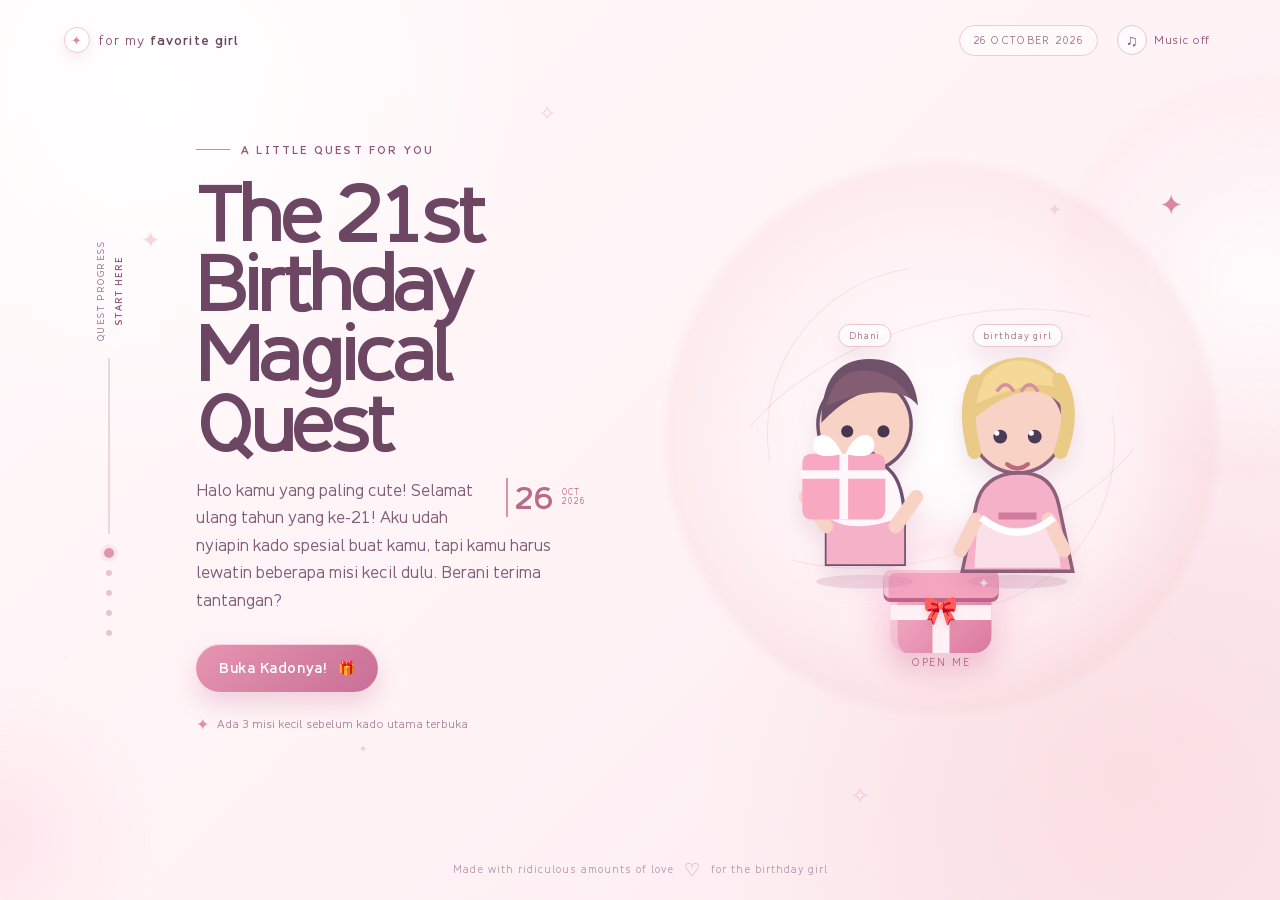
==== manus/index.html @ 22ae4785 "Connect HTML and Manus birthday games" ====
<!doctype html>
<html lang="id">
  <head>
    <meta charset="UTF-8" />
    <meta name="viewport" content="width=device-width, initial-scale=1, viewport-fit=cover" />
    <meta name="theme-color" content="#fff3f6" />
    
    
    
    <link rel="preload" href="./fonts/ManusCC0-Bold.ttf" as="font" type="font/ttf" crossorigin />
    <link rel="preload" href="./fonts/ManusCC0-Regular.ttf" as="font" type="font/ttf" crossorigin />
    <script type="module" crossorigin src="./assets/index-vSyzKlu7.js"></script>
    <link rel="stylesheet" crossorigin href="./assets/index--2pDpt91.css">
  <title>The 21st Birthday Magical Quest</title>
<link rel="icon" type="image/png" href="./share/a794ed006c311e724276ff7cb25cc368d3a1b92dec61fb9dae13f3d4a20d0c59.png">
<link rel="apple-touch-icon" href="./share/a794ed006c311e724276ff7cb25cc368d3a1b92dec61fb9dae13f3d4a20d0c59.png">
<meta name="description" content="Kejutan ulang tahun ke-21 interaktif dengan tiga misi kecil, karakter chibi, dan surat rahasia romantis.">
<meta property="og:title" content="The 21st Birthday Magical Quest">
<meta property="og:description" content="Kejutan ulang tahun ke-21 interaktif dengan tiga misi kecil, karakter chibi, dan surat rahasia romantis.">
<meta name="twitter:title" content="The 21st Birthday Magical Quest">
<meta name="twitter:description" content="Kejutan ulang tahun ke-21 interaktif dengan tiga misi kecil, karakter chibi, dan surat rahasia romantis.">
</head>
  <body>
    <div id="ui"></div>
  </body>
</html>
---- manus/assets/index--2pDpt91.css ----
@font-face{font-family:ManusCC0;src:url(../fonts/ManusCC0-Regular.ttf)format("truetype");font-weight:400;font-display:swap}@font-face{font-family:ManusCC0;src:url(../fonts/ManusCC0-Medium.ttf)format("truetype");font-weight:500;font-display:swap}@font-face{font-family:ManusCC0;src:url(../fonts/ManusCC0-Bold.ttf)format("truetype");font-weight:700;font-display:swap}:root{--pink:#ffb6c1;--pink-deep:#d7799b;--pink-dark:#8f5679;--blush:#fff1f4;--cream:#fffafc;--pearl:#fffdfd;--ink:#4a3554;--muted:#9a718c;--gold:#e9bd72;--line:#ad6a8e33;--shadow:0 28px 70px #89496b24;--display:ManusCC0,Georgia,serif;--body:ManusCC0,Georgia,serif;--safe-t:env(safe-area-inset-top,0px);--safe-b:env(safe-area-inset-bottom,0px);--safe-l:env(safe-area-inset-left,0px);--safe-r:env(safe-area-inset-right,0px)}*{box-sizing:border-box}html,body{min-height:100%;color:var(--ink);font-family:var(--body);-webkit-font-smoothing:antialiased;background:#fff6f8;margin:0}body{-webkit-user-select:none;user-select:none;-webkit-tap-highlight-color:transparent;overflow-x:hidden}button{font:inherit;color:inherit}button:focus-visible{outline-offset:4px;outline:3px solid #d9799b73}#ui{min-height:100vh}.is-hidden{display:none!important}.loading-screen{z-index:20;text-align:center;background:radial-gradient(circle at 50% 40%,#fff 0,#fff7f9 58%,#f3dce5 100%);align-content:center;place-items:center;gap:12px;transition:opacity .5s,visibility .5s;display:grid;position:fixed;inset:0}.loading-screen.is-done{opacity:0;visibility:hidden}.loading-bow{filter:drop-shadow(0 8px 12px #e9b8c8);font-size:48px;animation:2s ease-in-out infinite float}.loading-kicker{color:var(--pink-dark);letter-spacing:.22em;text-transform:uppercase;margin:0;font-size:11px}.loading-screen h1{color:var(--pink-dark);font:700 clamp(29px,7vw,62px)/.98 var(--display);letter-spacing:-.04em;margin:0}.loading-track{background:#f1dbe4;border-radius:99px;width:min(250px,64vw);height:5px;overflow:hidden}.loading-track span{background:linear-gradient(90deg,#f3a1bb,#d7799b);width:55%;height:100%;animation:1.2s ease-in-out infinite loading;display:block}.loading-status{color:var(--muted);margin:4px 0 0;font-size:12px}.quest-app{background:radial-gradient(circle at 12% 10%,#fffffff2,#0000 28%),radial-gradient(circle at 88% 86%,#f4c2c254,#0000 31%),linear-gradient(135deg,#fff9fb 0%,#fff3f6 54%,#fbe9ef 100%);min-height:100vh;transition:opacity .3s;position:relative;overflow:hidden}.quest-app.is-hidden{opacity:0}.ambient{filter:blur(2px);pointer-events:none;border-radius:50%;position:absolute}.ambient-one{background:radial-gradient(circle,#fffc,#ffd2e11a 66%,#0000 70%);width:420px;height:420px;top:70px;right:-190px}.ambient-two{background:radial-gradient(circle,#f6b7cb3d,#0000 70%);width:340px;height:340px;bottom:-110px;left:-180px}.sparkle-field{pointer-events:none;color:#e59ab4;font-size:14px;position:absolute;inset:0}.sparkle-field span{opacity:.38;animation:3.8s ease-in-out infinite twinkle;position:absolute}.sparkle-field span:first-child{font-size:23px;top:25%;left:11%}.sparkle-field span:nth-child(2){animation-delay:1s;top:72%;left:5%}.sparkle-field span:nth-child(3){font-size:22px;animation-delay:1.6s;top:11%;left:42%}.sparkle-field span:nth-child(4){font-size:18px;animation-delay:.7s;top:22%;right:17%}.sparkle-field span:nth-child(5){animation-delay:2s;top:70%;right:8%}.sparkle-field span:nth-child(6){font-size:24px;animation-delay:1.2s;bottom:10%;right:32%}.sparkle-field span:nth-child(7){font-size:12px;animation-delay:2.2s;bottom:16%;left:28%}.sparkle-field span:nth-child(8){animation-delay:2.8s;top:38%;right:45%}.topbar{z-index:2;padding:24px calc(5vw + var(--safe-l)) 10px calc(5vw + var(--safe-r));justify-content:space-between;align-items:center;gap:20px;max-width:1500px;margin:auto;display:flex;position:relative}.wordmark{color:var(--pink-dark);letter-spacing:.08em;align-items:center;gap:9px;font-size:13px;text-decoration:none;display:flex}.wordmark b{color:#68465e;font-weight:700}.wordmark-mark{color:#de86a7;background:#fff;border:1px solid #f2c7d3;border-radius:50%;place-items:center;width:26px;height:26px;display:grid;box-shadow:0 5px 13px #ad6a8e1f}.topbar-actions{align-items:center;gap:13px;display:flex}.date-pill{color:var(--muted);letter-spacing:.13em;background:#ffffff8a;border:1px solid #efcad6;border-radius:99px;padding:8px 13px;font-size:10px}.icon-button{color:var(--pink-dark);cursor:pointer;letter-spacing:.05em;background:0 0;border:0;align-items:center;gap:7px;font-size:11px;display:flex}.music-icon{background:#ffffffad;border:1px solid #ecc3d1;border-radius:50%;place-items:center;width:30px;height:30px;font-size:16px;display:grid}.icon-button[aria-pressed=true] .music-icon{background:var(--pink-dark);color:#fff;border-color:var(--pink-dark)}.quest-main{z-index:1;grid-template-columns:90px 1fr;align-items:center;gap:42px;width:min(1220px,90vw);min-height:calc(100vh - 114px);margin:0 auto;padding:24px 0 65px;display:grid;position:relative}.progress-rail{color:var(--muted);letter-spacing:.16em;flex-direction:column;align-self:center;align-items:center;gap:16px;font-size:9px;display:flex}.progress-copy{text-align:center;writing-mode:vertical-rl;flex-direction:column;align-items:center;gap:7px;display:flex;transform:rotate(180deg)}.progress-copy b{color:var(--pink-dark);font-size:9px;font-weight:700}.progress-line{background:#edd5dd;width:2px;height:176px;position:relative;overflow:hidden}.progress-line span{width:100%;height:var(--progress,0%);background:linear-gradient(#e58cac,#d36f98);transition:height .5s;display:block}.progress-dots{flex-direction:column;gap:14px;display:flex}.progress-dots i{background:#e7c5d0;border-radius:50%;width:6px;height:6px;transition:all .3s;display:block}.progress-dots i.is-active{background:#e194af;box-shadow:0 0 0 4px #e194af24}.progress-dots i.is-current{width:10px;height:10px;margin:-2px}.quest-layout{grid-template-columns:minmax(320px,.85fr) minmax(440px,1.15fr);align-items:center;gap:5vw;min-width:0;transition:opacity .18s,transform .18s;display:grid}.quest-layout.scene-exit{opacity:0;transform:translate(22px)}.quest-layout.scene-enter{animation:.65s cubic-bezier(.2,.9,.2,1) both sceneIn}.scene-copy{z-index:2;max-width:520px;position:relative}.eyebrow{color:var(--pink-dark);letter-spacing:.2em;text-transform:uppercase;align-items:center;gap:11px;font-size:11px;font-weight:700;display:flex}.eyebrow-line{background:#d887a3;width:34px;height:1px}.scene-title{color:#6c4662;font:700 clamp(47px,6.2vw,84px)/.88 var(--display);letter-spacing:-.075em;white-space:normal;margin:20px 0 21px}.scene-intro{color:#805d75;max-width:450px;margin:0;font-size:16px;line-height:1.72}.soft-accent{color:#bd7895;font-style:italic}.date-stamp{float:right;color:#b96c89;border-left:2px solid #dc91aa;align-items:center;gap:9px;margin:1px 6px 5px 18px;padding:7px 10px 7px 7px;display:flex}.date-stamp span{font:700 31px/.8 var(--display)}.date-stamp small{letter-spacing:.12em;font-size:8px;line-height:1.2}.scene-actions{flex-wrap:wrap;align-items:center;gap:16px;margin-top:30px;display:flex}.primary-button,.secondary-button,.text-button{cursor:pointer;border:0}.primary-button{color:#fff;letter-spacing:.04em;background:linear-gradient(135deg,#e695b0,#c86f96);border-radius:999px;padding:15px 23px;font-size:14px;font-weight:700;transition:transform .18s,box-shadow .18s;position:relative;box-shadow:0 12px 24px #c3678e40,inset 0 1px #ffffffa6}.primary-button span{margin-left:6px}.primary-button:hover,.primary-button:focus-visible{transform:translateY(-3px);box-shadow:0 17px 28px #c3678e4d,inset 0 1px #ffffffa6}.pulse-button{animation:2.2s ease-in-out infinite buttonPulse}.glow-button{animation:2s ease-in-out infinite buttonPulse;box-shadow:0 12px 25px #c3678e40,0 0 0 7px #eba6bd21}.letter-button{background:linear-gradient(135deg,#d77e9e,#ad5d83)}.text-button{color:#b56989;background:0 0;padding:10px 0;font-size:13px;font-weight:700}.text-button:hover{text-decoration:underline}.secondary-button{color:#9a6480;background:#ffffffb3;border:1px solid #e6bdcb;border-radius:999px;padding:12px 20px;font-size:13px;font-weight:700}.micro-copy{clear:both;color:#ac8298;align-items:center;gap:8px;margin:22px 0 0;font-size:11px;display:flex}.sparkle-dot{color:#df8fac;font-size:16px}.memory-progress{color:#a67590;letter-spacing:.08em;text-transform:uppercase;align-items:center;gap:5px;margin-top:24px;font-size:11px;display:inline-flex}.memory-progress span{color:#c3698d;font:700 22px var(--display)}.memory-actions{margin-top:20px}.wish-meter{color:#b27590;letter-spacing:.1em;align-items:center;gap:11px;margin-top:22px;font-size:10px;display:flex}.wish-meter>div{background:#efd9e1;border-radius:99px;width:112px;height:5px;overflow:hidden}.wish-meter i{background:#df8fac;border-radius:99px;width:0;height:100%;transition:all .4s;display:block}.wish-meter b{color:#d07294;font-size:10px}.letter-intro{max-height:315px;padding-right:8px;font-size:14px;line-height:1.58;overflow:auto}.final-badge{float:right;color:#c86f96;background:#ffffff8c;border:1px solid #edc4d2;border-radius:50%;align-items:center;gap:9px;width:80px;height:80px;margin:0 0 10px 16px;padding:9px;display:flex}.final-badge span{font:700 30px/.8 var(--display)}.final-badge small{letter-spacing:.08em;font-size:7px;line-height:1.2}.scene-art{isolation:isolate;justify-content:center;align-items:center;min-height:550px;display:flex;position:relative}.scene-art:before{content:"";z-index:-2;background:radial-gradient(circle,#fffffff0 0,#fff2f6c2 46%,#f4c2c22e 68%,#0000 71%);border-radius:50%;width:min(590px,44vw);height:min(590px,44vw);position:absolute}.art-orbit{border:1px solid #d990aa38;border-radius:50%;position:absolute;transform:rotate(-18deg)}.orbit-one{border-left-color:#0000;border-right-color:#0000;width:82%;height:42%}.orbit-two{border-top-color:#0000;border-bottom-color:#0000;width:64%;height:62%;transform:rotate(36deg)}.art-ribbon{color:#d987a4;font-size:29px;animation:3.4s ease-in-out infinite float;position:absolute;top:4%;right:6%}.character-pair{z-index:4;justify-content:center;align-items:flex-end;gap:8px;display:flex;position:relative;transform:translateY(24px)}.character{filter:drop-shadow(0 12px 10px #89496b21);width:145px;animation:4.5s ease-in-out infinite characterFloat;position:relative}.character-girl{animation-delay:-1.5s}.character-tag{color:#b0728e;letter-spacing:.1em;white-space:nowrap;background:#ffffffb8;border:1px solid #eac3d1;border-radius:99px;padding:5px 10px;font-size:9px;position:absolute;top:-9px;left:50%;transform:translate(-50%)}.chibi-svg{width:100%;height:auto;display:block;overflow:visible}.prop{transform-origin:50%;animation:2.4s ease-in-out infinite propBop}.prop-cake{animation-delay:.2s}.prop-letter{animation:2.6s ease-in-out infinite letterWave}.prop-shark{animation-delay:-.3s}.gift-box{z-index:2;width:125px;height:130px;animation:3.2s ease-in-out infinite giftFloat;position:absolute;bottom:44px;left:50%;transform:translate(-50%)}.gift-body{background:linear-gradient(135deg,#f9b5c9,#da789f);border-radius:9px 9px 17px 17px;width:101px;height:74px;position:absolute;bottom:16px;left:12px;box-shadow:inset 7px 3px #ffffff59,0 16px 25px #c4688f3b}.gift-body i,.gift-body b{background:#fff1f5;display:block;position:absolute}.gift-body i{width:17px;height:74px;top:0;left:42px}.gift-body b{width:101px;height:15px;top:26px;left:0}.gift-lid{z-index:2;background:#f5a5bf;border-radius:7px;width:115px;height:28px;transition:transform .5s cubic-bezier(.2,1.3,.4,1);position:absolute;top:31px;left:5px;box-shadow:inset 5px 3px #fff6,0 4px #bd658c}.gift-lid span{color:#fff;font-size:14px;position:absolute;top:4px;right:9px}.gift-ribbon{z-index:3;filter:drop-shadow(0 4px 3px #8c4b6c2e);font-size:28px;transition:all .5s;position:absolute;top:52px;left:44px}.gift-label{color:#b26286;letter-spacing:.18em;text-transform:uppercase;font-size:10px;position:absolute;bottom:0;left:50%;transform:translate(-50%)}.gift-glow{z-index:-1;background:radial-gradient(circle,#fffffff2,#ffbcd538 44%,#0000 68%);animation:2s ease-in-out infinite glowPulse;position:absolute;inset:-35px}.gift-box.is-opening .gift-lid{transform:translateY(-50px)rotate(-10deg)}.gift-box.is-opening .gift-ribbon{opacity:0;transform:translateY(-41px)rotate(20deg)}.gift-box.is-opening .gift-glow{animation:.55s ease-out both burst}.memory-deck{z-index:6;perspective:900px;gap:12px;display:flex;position:absolute;bottom:50px;left:50%;transform:translate(-50%)rotate(-4deg)}.memory-card{cursor:pointer;perspective:900px;filter:drop-shadow(0 15px 12px #8b4e6f24);background:0 0;border:0;width:130px;height:174px;padding:0;transition:transform .2s}.memory-card:nth-child(2){z-index:2;transform:translateY(-23px)rotate(5deg)}.memory-card:nth-child(3){transform:rotate(8deg)}.memory-card:hover{transform:translateY(-10px)rotate(0)}.memory-card:nth-child(2):hover{transform:translateY(-30px)rotate(5deg)}.card-inner{width:100%;height:100%;transform-style:preserve-3d;transition:transform .75s cubic-bezier(.2,.8,.2,1);display:block;position:relative}.memory-card.is-flipped .card-inner{transform:rotateY(180deg)}.card-face{backface-visibility:hidden;border-radius:9px;flex-direction:column;justify-content:center;align-items:center;display:flex;position:absolute;inset:0;overflow:hidden}.card-front{color:#fff8fb;background:linear-gradient(145deg,#f8b8c9,#e99bb5);border:7px solid #fff}.card-front:before{content:"";border:1px dashed #ffffffb3;border-radius:4px;position:absolute;inset:10px}.card-front b{font:700 23px/.9 var(--display);text-align:center;text-transform:uppercase;letter-spacing:-.03em}.card-front small{letter-spacing:.15em;text-transform:uppercase;opacity:.8;font-size:8px;position:absolute;bottom:15px}.card-bow{font-size:18px;position:absolute;top:12px}.card-back{background:#fff;padding:7px;transform:rotateY(180deg)}.card-back .photo-placeholder{border-radius:5px;width:100%;height:100%}.photo-placeholder{color:#ae6b88;text-align:center;background:linear-gradient(145deg,#fff8fa,#fce7ee);border:1px dashed #e59ab5;flex-direction:column;justify-content:center;align-items:center;gap:6px;display:flex}.photo-icon{filter:grayscale(.08);font-size:28px}.photo-placeholder strong{letter-spacing:.02em;font-size:10px}.photo-placeholder small{color:#c08aa2;font-size:8px;line-height:1.3}.cake-display{z-index:3;width:220px;height:220px;position:absolute;bottom:51px;left:50%;transform:translate(-50%)}.cake-glow{background:radial-gradient(circle,#ffe59e73,#0000 65%);border-radius:50%;animation:1.8s infinite glowPulse;position:absolute;inset:-70px}.cake-plate{background:#e2a0bb;border-radius:50%;width:210px;height:18px;position:absolute;bottom:4px;left:5px;box-shadow:0 5px #cf7fa4}.cake{background:linear-gradient(#fff7fa 0 22%,#f4b4c7 23% 58%,#f7d7e0 59%);border-radius:14px 14px 22px 22px;width:165px;height:84px;position:absolute;bottom:20px;left:28px;box-shadow:inset 0 -8px #d4759733}.cake-top{background:#fff8f9;border:3px solid #efb7c9;border-radius:50%;width:155px;height:29px;position:absolute;top:-7px;left:5px}.cake-ribbon{opacity:.65;background:#d984a5;width:100%;height:10px;position:absolute;top:37px;left:0}.cake-sprinkles{color:#dda265;letter-spacing:4px;font-size:9px;position:absolute;top:12px;left:19px}.candles{z-index:2;gap:19px;display:flex;position:absolute;top:27px;left:58px}.candles i{transform-origin:bottom;background:repeating-linear-gradient(135deg,#ffd5e2 0 5px,#ea8eae 5px 9px);border-radius:4px;width:7px;height:44px;transition:all .4s;position:relative}.candles i:before{content:"";background:#ffc86a;border-radius:50% 50% 45% 45%;width:11px;height:15px;animation:1s ease-in-out infinite flame;position:absolute;top:-14px;left:50%;transform:translate(-50%);box-shadow:0 0 12px #ffc86a}.candles[data-blown="1"] i:before{animation:.18s ease-in-out infinite flame}.candles[data-blown="2"] i{height:27px}.candles[data-blown="2"] i:before{transform:translate(-50%)scale(.6)}.candles[data-blown="3"] i{opacity:.35;height:0}.candles[data-blown="3"] i:before{opacity:0}.cake-label{font:italic 15px var(--display);color:#c26c8d;white-space:nowrap;position:absolute;bottom:-20px;left:50%;transform:translate(-50%)}.proposal-seal{color:#c27692;background:#ffffff73;border:1px dashed #e19ab4;border-radius:50%;place-items:center;width:180px;height:180px;display:grid;position:absolute;bottom:70px;left:50%;transform:translate(-50%)rotate(-8deg);box-shadow:0 12px 35px #c16b901a}.proposal-seal:before{content:"";border:1px solid #f0cad7;border-radius:50%;position:absolute;inset:9px}.proposal-seal span{font-size:46px}.proposal-seal small{text-align:center;font:italic 15px/1.1 var(--display)}.proposal-actions{position:relative}.escape-zone{width:200px;height:54px;position:relative}.runaway-button{white-space:nowrap;transition:left .22s cubic-bezier(.2,1.4,.4,1),top .22s cubic-bezier(.2,1.4,.4,1),transform .22s;position:absolute;top:8px;left:8px}.runaway-button.is-running{transform:rotate(-8deg)scale(.95)}.bonus-frame{z-index:5;background:linear-gradient(145deg,#fff,#fff5f8);border:10px solid #f1b8c9;width:250px;height:286px;padding:24px 19px 16px;animation:4s ease-in-out infinite photoFloat;position:absolute;bottom:34px;left:50%;transform:translate(-50%)rotate(3deg);box-shadow:0 16px 34px #ab597f2e,inset 0 0 0 4px #fff1f5}.bonus-frame:before,.bonus-frame:after{content:"";border:2px solid #e9a6bc;width:34px;height:34px;position:absolute}.bonus-frame:before{border-bottom:0;border-right:0;top:-18px;left:-18px}.bonus-frame:after{border-top:0;border-left:0;bottom:-18px;right:-18px}.frame-bow{filter:drop-shadow(0 5px 4px #ae5b7d29);font-size:42px;position:absolute;top:-37px;left:50%;transform:translate(-50%)}.bonus-photo{border-radius:3px;width:100%;height:202px}.frame-caption{text-align:center;color:#bb6d8c;font:italic 13px var(--display);margin-top:9px;display:block}.footer-note{z-index:2;left:50%;bottom:calc(19px + var(--safe-b));color:#ba93a8;letter-spacing:.1em;white-space:nowrap;align-items:center;gap:10px;font-size:10px;display:flex;position:absolute;transform:translate(-50%)}.footer-heart{color:#df8dab;font-size:18px}.toast{z-index:12;color:#9c6683;opacity:0;pointer-events:none;background:#fffdfef2;border:1px solid #edbfce;border-radius:99px;max-width:min(90vw,430px);padding:12px 18px;font-size:12px;transition:all .3s;position:fixed;bottom:62px;left:50%;transform:translate(-50%,10px);box-shadow:0 12px 30px #88486d24}.toast.is-visible{opacity:1;transform:translate(-50%)}#confetti-canvas{z-index:10;pointer-events:none;width:100%;height:100%;position:fixed;inset:0}.wish-flash:after{content:"";z-index:15;pointer-events:none;background:#fff;animation:.5s ease-out both flash;position:fixed;inset:0}@keyframes loading{0%{transform:translate(-100%)}to{transform:translate(240%)}}@keyframes float{0%,to{transform:translateY(0)}50%{transform:translateY(-9px)}}@keyframes twinkle{0%,to{opacity:.2;transform:scale(.8)rotate(0)}50%{opacity:.85;transform:scale(1.2)rotate(15deg)}}@keyframes sceneIn{0%{opacity:0;transform:translateY(18px)}to{opacity:1;transform:none}}@keyframes buttonPulse{0%,to{box-shadow:0 12px 24px #c3678e40,0 0 #d7799b47}50%{box-shadow:0 16px 28px #c3678e4d,0 0 0 9px #d7799b00}}@keyframes characterFloat{0%,to{transform:translateY(0)rotate(-1deg)}50%{transform:translateY(-6px)rotate(1deg)}}@keyframes propBop{0%,to{transform:rotate(-2deg)}50%{transform:rotate(3deg)translateY(-3px)}}@keyframes letterWave{0%,to{transform:rotate(-2deg)}50%{transform:rotate(5deg)translateY(-3px)}}@keyframes giftFloat{0%,to{transform:translate(-50%)translateY(0)}50%{transform:translate(-50%)translateY(-9px)}}@keyframes glowPulse{0%,to{opacity:.6;transform:scale(.95)}50%{opacity:1;transform:scale(1.05)}}@keyframes burst{0%{opacity:.9;transform:scale(1)}to{opacity:0;transform:scale(1.8)}}@keyframes flame{0%,to{transform:translate(-50%)scale(1)rotate(-2deg)}50%{transform:translate(-50%)scale(.82)rotate(3deg)}}@keyframes photoFloat{0%,to{transform:translate(-50%)rotate(3deg)translateY(0)}50%{transform:translate(-50%)rotate(1deg)translateY(-11px)}}@keyframes flash{0%{opacity:.9}to{opacity:0}}@media (max-width:900px){.topbar{padding-left:5vw;padding-right:5vw}.quest-main{grid-template-columns:1fr;gap:0;width:min(92vw,680px);min-height:calc(100vh - 90px);padding-top:10px}.progress-rail{flex-direction:row;gap:11px;display:flex;position:absolute;top:12px;right:0}.progress-copy{writing-mode:initial;align-items:flex-end;transform:none}.progress-line{width:72px;height:2px}.progress-line span{width:var(--progress,0%);height:100%}.progress-dots{flex-direction:row}.quest-layout{grid-template-columns:1fr;gap:5px}.scene-copy{max-width:620px;padding:38px 0 0}.scene-title{font-size:clamp(46px,10vw,75px)}.scene-art{min-height:430px;margin-top:-7px}.scene-art:before{width:min(580px,86vw);height:min(580px,86vw)}.footer-note{bottom:10px}.character{width:120px}.gift-box{bottom:30px}.memory-deck{bottom:31px}.cake-display{bottom:32px}.proposal-seal{bottom:45px}.bonus-frame{bottom:20px}}@media (max-width:580px){.topbar{padding-top:16px}.wordmark{font-size:11px}.date-pill,.music-label{display:none}.quest-main{width:calc(100% - 38px);padding-bottom:48px}.progress-rail{top:11px}.progress-copy span{display:none}.progress-line{width:45px}.scene-copy{padding-top:32px}.eyebrow{letter-spacing:.14em;font-size:9px}.scene-title{margin:15px 0 17px;font-size:clamp(42px,13vw,62px)}.scene-intro{font-size:14px;line-height:1.6}.scene-art{min-height:360px;margin-left:-8px;margin-right:-8px}.scene-art:before{width:100vw;height:100vw}.character-pair{gap:0;transform:translateY(12px)}.character{width:102px}.character-tag{padding:4px 7px;font-size:7px}.gift-box{width:102px;height:108px;bottom:23px}.gift-body{width:82px;height:60px;left:10px}.gift-body i{width:14px;height:60px;left:34px}.gift-body b{width:82px;top:22px}.gift-lid{width:94px;height:23px;top:29px;left:4px}.gift-ribbon{font-size:22px;top:45px;left:37px}.gift-label{font-size:8px}.memory-deck{gap:5px;bottom:18px;transform:translate(-50%)rotate(-4deg)}.memory-card{width:91px;height:132px}.memory-card:nth-child(2){transform:translateY(-13px)rotate(5deg)}.memory-card:nth-child(2):hover{transform:translateY(-18px)rotate(5deg)}.card-front{border-width:5px}.card-front b{font-size:16px}.card-front small{font-size:6px;bottom:9px}.card-bow{font-size:13px;top:8px}.card-back{padding:4px}.photo-icon{font-size:20px}.photo-placeholder strong{font-size:8px}.photo-placeholder small{font-size:6px}.cake-display{width:175px;height:175px;bottom:20px}.cake-plate{width:170px}.cake{width:132px;height:67px;left:21px}.cake-top{width:124px}.candles{gap:14px;top:21px;left:45px}.cake-label{font-size:13px;bottom:-15px}.proposal-seal{width:145px;height:145px;bottom:30px}.proposal-seal span{font-size:36px}.proposal-seal small{font-size:13px}.bonus-frame{border-width:8px;width:196px;height:226px;padding:18px 13px 10px;bottom:15px}.bonus-photo{height:161px}.frame-bow{font-size:33px;top:-30px}.frame-caption{margin-top:4px;font-size:11px}.scene-actions{gap:9px;margin-top:23px}.primary-button{padding:13px 18px;font-size:13px}.secondary-button{padding:10px 14px;font-size:11px}.escape-zone{width:160px;height:46px}.runaway-button{font-size:11px}.footer-note{letter-spacing:.04em;font-size:8px;bottom:8px}.footer-note .footer-heart{font-size:14px}.letter-intro{max-height:236px;font-size:12px}.final-badge{width:64px;height:64px;margin-left:10px}.final-badge span{font-size:24px}.final-badge small{font-size:6px}.toast{font-size:10px;bottom:40px}}@media (prefers-reduced-motion:reduce){*,:before,:after{scroll-behavior:auto!important;transition-duration:.01ms!important;animation-duration:.01ms!important;animation-iteration-count:1!important}}
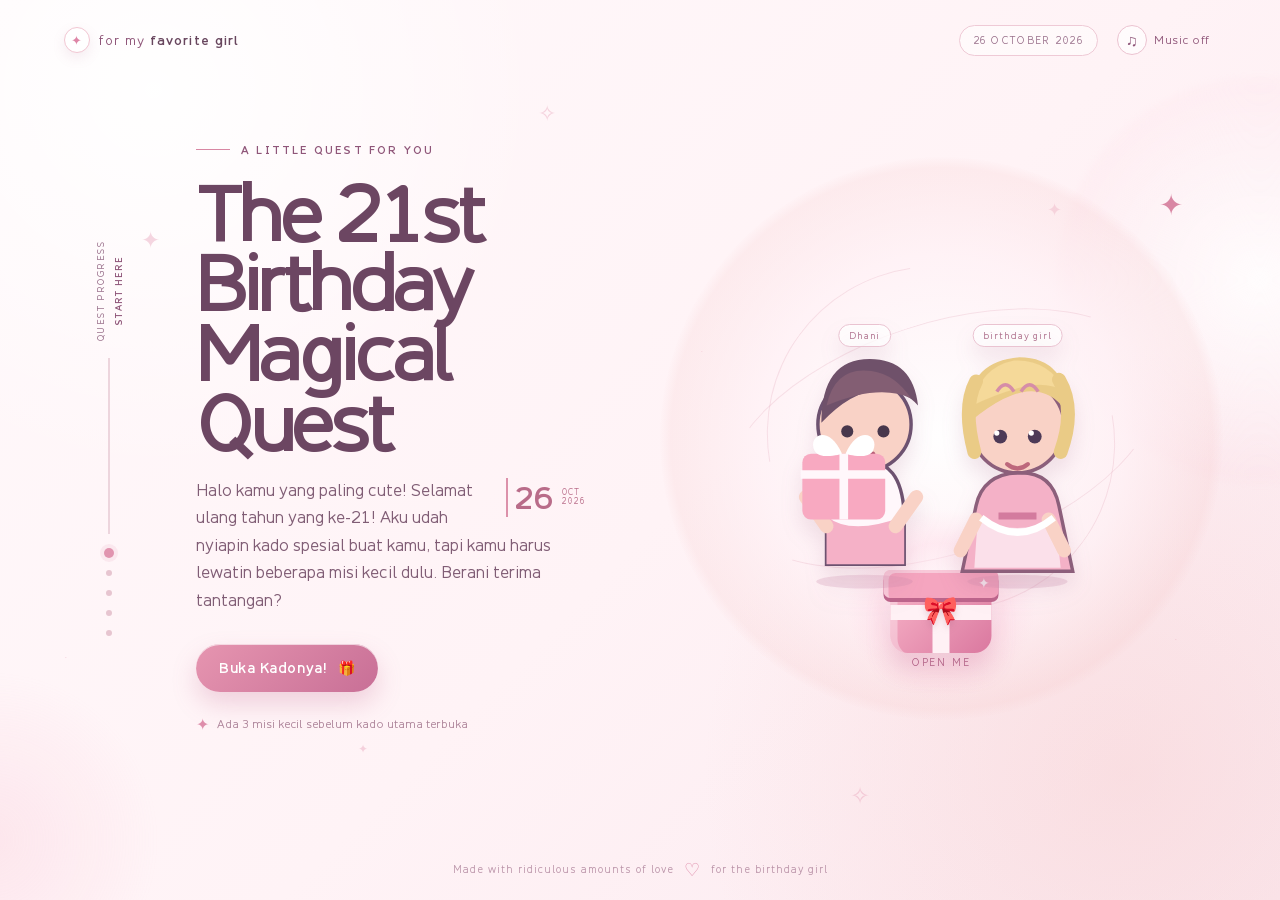
==== commit 7b981352: "Show full photo gallery in Manus reveal" ====
--- a/manus/index.html
+++ b/manus/index.html
@@ -9,8 +9,8 @@
     
     <link rel="preload" href="./fonts/ManusCC0-Bold.ttf" as="font" type="font/ttf" crossorigin />
     <link rel="preload" href="./fonts/ManusCC0-Regular.ttf" as="font" type="font/ttf" crossorigin />
-    <script type="module" crossorigin src="./assets/index-vSyzKlu7.js"></script>
-    <link rel="stylesheet" crossorigin href="./assets/index--2pDpt91.css">
+    <script type="module" crossorigin src="./assets/index-90UKvjL6.js"></script>
+    <link rel="stylesheet" crossorigin href="./assets/index-Drz8ohnW.css">
   <title>The 21st Birthday Magical Quest</title>
 <link rel="icon" type="image/png" href="./share/a794ed006c311e724276ff7cb25cc368d3a1b92dec61fb9dae13f3d4a20d0c59.png">
 <link rel="apple-touch-icon" href="./share/a794ed006c311e724276ff7cb25cc368d3a1b92dec61fb9dae13f3d4a20d0c59.png">
--- a/manus/assets/index-Drz8ohnW.css
+++ b/manus/assets/index-Drz8ohnW.css
@@ -0,0 +1 @@
+@font-face{font-family:ManusCC0;src:url(../fonts/ManusCC0-Regular.ttf)format("truetype");font-weight:400;font-display:swap}@font-face{font-family:ManusCC0;src:url(../fonts/ManusCC0-Medium.ttf)format("truetype");font-weight:500;font-display:swap}@font-face{font-family:ManusCC0;src:url(../fonts/ManusCC0-Bold.ttf)format("truetype");font-weight:700;font-display:swap}:root{--pink:#ffb6c1;--pink-deep:#d7799b;--pink-dark:#8f5679;--blush:#fff1f4;--cream:#fffafc;--pearl:#fffdfd;--ink:#4a3554;--muted:#9a718c;--gold:#e9bd72;--line:#ad6a8e33;--shadow:0 28px 70px #89496b24;--display:ManusCC0,Georgia,serif;--body:ManusCC0,Georgia,serif;--safe-t:env(safe-area-inset-top,0px);--safe-b:env(safe-area-inset-bottom,0px);--safe-l:env(safe-area-inset-left,0px);--safe-r:env(safe-area-inset-right,0px)}*{box-sizing:border-box}html,body{min-height:100%;color:var(--ink);font-family:var(--body);-webkit-font-smoothing:antialiased;background:#fff6f8;margin:0}body{-webkit-user-select:none;user-select:none;-webkit-tap-highlight-color:transparent;overflow-x:hidden}button{font:inherit;color:inherit}button:focus-visible{outline-offset:4px;outline:3px solid #d9799b73}#ui{min-height:100vh}.is-hidden{display:none!important}.loading-screen{z-index:20;text-align:center;background:radial-gradient(circle at 50% 40%,#fff 0,#fff7f9 58%,#f3dce5 100%);align-content:center;place-items:center;gap:12px;transition:opacity .5s,visibility .5s;display:grid;position:fixed;inset:0}.loading-screen.is-done{opacity:0;visibility:hidden}.loading-bow{filter:drop-shadow(0 8px 12px #e9b8c8);font-size:48px;animation:2s ease-in-out infinite float}.loading-kicker{color:var(--pink-dark);letter-spacing:.22em;text-transform:uppercase;margin:0;font-size:11px}.loading-screen h1{color:var(--pink-dark);font:700 clamp(29px,7vw,62px)/.98 var(--display);letter-spacing:-.04em;margin:0}.loading-track{background:#f1dbe4;border-radius:99px;width:min(250px,64vw);height:5px;overflow:hidden}.loading-track span{background:linear-gradient(90deg,#f3a1bb,#d7799b);width:55%;height:100%;animation:1.2s ease-in-out infinite loading;display:block}.loading-status{color:var(--muted);margin:4px 0 0;font-size:12px}.quest-app{background:radial-gradient(circle at 12% 10%,#fffffff2,#0000 28%),radial-gradient(circle at 88% 86%,#f4c2c254,#0000 31%),linear-gradient(135deg,#fff9fb 0%,#fff3f6 54%,#fbe9ef 100%);min-height:100vh;transition:opacity .3s;position:relative;overflow:hidden}.quest-app.is-hidden{opacity:0}.ambient{filter:blur(2px);pointer-events:none;border-radius:50%;position:absolute}.ambient-one{background:radial-gradient(circle,#fffc,#ffd2e11a 66%,#0000 70%);width:420px;height:420px;top:70px;right:-190px}.ambient-two{background:radial-gradient(circle,#f6b7cb3d,#0000 70%);width:340px;height:340px;bottom:-110px;left:-180px}.sparkle-field{pointer-events:none;color:#e59ab4;font-size:14px;position:absolute;inset:0}.sparkle-field span{opacity:.38;animation:3.8s ease-in-out infinite twinkle;position:absolute}.sparkle-field span:first-child{font-size:23px;top:25%;left:11%}.sparkle-field span:nth-child(2){animation-delay:1s;top:72%;left:5%}.sparkle-field span:nth-child(3){font-size:22px;animation-delay:1.6s;top:11%;left:42%}.sparkle-field span:nth-child(4){font-size:18px;animation-delay:.7s;top:22%;right:17%}.sparkle-field span:nth-child(5){animation-delay:2s;top:70%;right:8%}.sparkle-field span:nth-child(6){font-size:24px;animation-delay:1.2s;bottom:10%;right:32%}.sparkle-field span:nth-child(7){font-size:12px;animation-delay:2.2s;bottom:16%;left:28%}.sparkle-field span:nth-child(8){animation-delay:2.8s;top:38%;right:45%}.topbar{z-index:2;padding:24px calc(5vw + var(--safe-l)) 10px calc(5vw + var(--safe-r));justify-content:space-between;align-items:center;gap:20px;max-width:1500px;margin:auto;display:flex;position:relative}.wordmark{color:var(--pink-dark);letter-spacing:.08em;align-items:center;gap:9px;font-size:13px;text-decoration:none;display:flex}.wordmark b{color:#68465e;font-weight:700}.wordmark-mark{color:#de86a7;background:#fff;border:1px solid #f2c7d3;border-radius:50%;place-items:center;width:26px;height:26px;display:grid;box-shadow:0 5px 13px #ad6a8e1f}.topbar-actions{align-items:center;gap:13px;display:flex}.date-pill{color:var(--muted);letter-spacing:.13em;background:#ffffff8a;border:1px solid #efcad6;border-radius:99px;padding:8px 13px;font-size:10px}.icon-button{color:var(--pink-dark);cursor:pointer;letter-spacing:.05em;background:0 0;border:0;align-items:center;gap:7px;font-size:11px;display:flex}.music-icon{background:#ffffffad;border:1px solid #ecc3d1;border-radius:50%;place-items:center;width:30px;height:30px;font-size:16px;display:grid}.icon-button[aria-pressed=true] .music-icon{background:var(--pink-dark);color:#fff;border-color:var(--pink-dark)}.quest-main{z-index:1;grid-template-columns:90px 1fr;align-items:center;gap:42px;width:min(1220px,90vw);min-height:calc(100vh - 114px);margin:0 auto;padding:24px 0 65px;display:grid;position:relative}.progress-rail{color:var(--muted);letter-spacing:.16em;flex-direction:column;align-self:center;align-items:center;gap:16px;font-size:9px;display:flex}.progress-copy{text-align:center;writing-mode:vertical-rl;flex-direction:column;align-items:center;gap:7px;display:flex;transform:rotate(180deg)}.progress-copy b{color:var(--pink-dark);font-size:9px;font-weight:700}.progress-line{background:#edd5dd;width:2px;height:176px;position:relative;overflow:hidden}.progress-line span{width:100%;height:var(--progress,0%);background:linear-gradient(#e58cac,#d36f98);transition:height .5s;display:block}.progress-dots{flex-direction:column;gap:14px;display:flex}.progress-dots i{background:#e7c5d0;border-radius:50%;width:6px;height:6px;transition:all .3s;display:block}.progress-dots i.is-active{background:#e194af;box-shadow:0 0 0 4px #e194af24}.progress-dots i.is-current{width:10px;height:10px;margin:-2px}.quest-layout{grid-template-columns:minmax(320px,.85fr) minmax(440px,1.15fr);align-items:center;gap:5vw;min-width:0;transition:opacity .18s,transform .18s;display:grid}.quest-layout.scene-exit{opacity:0;transform:translate(22px)}.quest-layout.scene-enter{animation:.65s cubic-bezier(.2,.9,.2,1) both sceneIn}.scene-copy{z-index:2;max-width:520px;position:relative}.eyebrow{color:var(--pink-dark);letter-spacing:.2em;text-transform:uppercase;align-items:center;gap:11px;font-size:11px;font-weight:700;display:flex}.eyebrow-line{background:#d887a3;width:34px;height:1px}.scene-title{color:#6c4662;font:700 clamp(47px,6.2vw,84px)/.88 var(--display);letter-spacing:-.075em;white-space:normal;margin:20px 0 21px}.scene-intro{color:#805d75;max-width:450px;margin:0;font-size:16px;line-height:1.72}.soft-accent{color:#bd7895;font-style:italic}.date-stamp{float:right;color:#b96c89;border-left:2px solid #dc91aa;align-items:center;gap:9px;margin:1px 6px 5px 18px;padding:7px 10px 7px 7px;display:flex}.date-stamp span{font:700 31px/.8 var(--display)}.date-stamp small{letter-spacing:.12em;font-size:8px;line-height:1.2}.scene-actions{flex-wrap:wrap;align-items:center;gap:16px;margin-top:30px;display:flex}.primary-button,.secondary-button,.text-button{cursor:pointer;border:0}.primary-button{color:#fff;letter-spacing:.04em;background:linear-gradient(135deg,#e695b0,#c86f96);border-radius:999px;padding:15px 23px;font-size:14px;font-weight:700;transition:transform .18s,box-shadow .18s;position:relative;box-shadow:0 12px 24px #c3678e40,inset 0 1px #ffffffa6}.primary-button span{margin-left:6px}.primary-button:hover,.primary-button:focus-visible{transform:translateY(-3px);box-shadow:0 17px 28px #c3678e4d,inset 0 1px #ffffffa6}.pulse-button{animation:2.2s ease-in-out infinite buttonPulse}.glow-button{animation:2s ease-in-out infinite buttonPulse;box-shadow:0 12px 25px #c3678e40,0 0 0 7px #eba6bd21}.letter-button{background:linear-gradient(135deg,#d77e9e,#ad5d83)}.text-button{color:#b56989;background:0 0;padding:10px 0;font-size:13px;font-weight:700}.text-button:hover{text-decoration:underline}.secondary-button{color:#9a6480;background:#ffffffb3;border:1px solid #e6bdcb;border-radius:999px;padding:12px 20px;font-size:13px;font-weight:700}.micro-copy{clear:both;color:#ac8298;align-items:center;gap:8px;margin:22px 0 0;font-size:11px;display:flex}.sparkle-dot{color:#df8fac;font-size:16px}.memory-progress{color:#a67590;letter-spacing:.08em;text-transform:uppercase;align-items:center;gap:5px;margin-top:24px;font-size:11px;display:inline-flex}.memory-progress span{color:#c3698d;font:700 22px var(--display)}.memory-actions{margin-top:20px}.wish-meter{color:#b27590;letter-spacing:.1em;align-items:center;gap:11px;margin-top:22px;font-size:10px;display:flex}.wish-meter>div{background:#efd9e1;border-radius:99px;width:112px;height:5px;overflow:hidden}.wish-meter i{background:#df8fac;border-radius:99px;width:0;height:100%;transition:all .4s;display:block}.wish-meter b{color:#d07294;font-size:10px}.letter-intro{max-height:315px;padding-right:8px;font-size:14px;line-height:1.58;overflow:auto}.final-badge{float:right;color:#c86f96;background:#ffffff8c;border:1px solid #edc4d2;border-radius:50%;align-items:center;gap:9px;width:80px;height:80px;margin:0 0 10px 16px;padding:9px;display:flex}.final-badge span{font:700 30px/.8 var(--display)}.final-badge small{letter-spacing:.08em;font-size:7px;line-height:1.2}.final-gallery{clear:both;grid-template-columns:repeat(4,1fr);gap:8px;width:min(450px,100%);margin-top:18px;display:grid}.final-gallery img{aspect-ratio:1;object-fit:cover;border:4px solid #fff;border-radius:9px;width:100%;display:block;transform:rotate(-2deg);box-shadow:0 8px 16px #89496b21}.final-gallery img:nth-child(2){transform:rotate(2deg)}.final-gallery img:nth-child(3){transform:rotate(-1deg)}.final-gallery img:nth-child(4){transform:rotate(3deg)}.scene-art{isolation:isolate;justify-content:center;align-items:center;min-height:550px;display:flex;position:relative}.scene-art:before{content:"";z-index:-2;background:radial-gradient(circle,#fffffff0 0,#fff2f6c2 46%,#f4c2c22e 68%,#0000 71%);border-radius:50%;width:min(590px,44vw);height:min(590px,44vw);position:absolute}.art-orbit{border:1px solid #d990aa38;border-radius:50%;position:absolute;transform:rotate(-18deg)}.orbit-one{border-left-color:#0000;border-right-color:#0000;width:82%;height:42%}.orbit-two{border-top-color:#0000;border-bottom-color:#0000;width:64%;height:62%;transform:rotate(36deg)}.art-ribbon{color:#d987a4;font-size:29px;animation:3.4s ease-in-out infinite float;position:absolute;top:4%;right:6%}.character-pair{z-index:4;justify-content:center;align-items:flex-end;gap:8px;display:flex;position:relative;transform:translateY(24px)}.character{filter:drop-shadow(0 12px 10px #89496b21);width:145px;animation:4.5s ease-in-out infinite characterFloat;position:relative}.character-girl{animation-delay:-1.5s}.character-tag{color:#b0728e;letter-spacing:.1em;white-space:nowrap;background:#ffffffb8;border:1px solid #eac3d1;border-radius:99px;padding:5px 10px;font-size:9px;position:absolute;top:-9px;left:50%;transform:translate(-50%)}.chibi-svg{width:100%;height:auto;display:block;overflow:visible}.prop{transform-origin:50%;animation:2.4s ease-in-out infinite propBop}.prop-cake{animation-delay:.2s}.prop-letter{animation:2.6s ease-in-out infinite letterWave}.prop-shark{animation-delay:-.3s}.gift-box{z-index:2;width:125px;height:130px;animation:3.2s ease-in-out infinite giftFloat;position:absolute;bottom:44px;left:50%;transform:translate(-50%)}.gift-body{background:linear-gradient(135deg,#f9b5c9,#da789f);border-radius:9px 9px 17px 17px;width:101px;height:74px;position:absolute;bottom:16px;left:12px;box-shadow:inset 7px 3px #ffffff59,0 16px 25px #c4688f3b}.gift-body i,.gift-body b{background:#fff1f5;display:block;position:absolute}.gift-body i{width:17px;height:74px;top:0;left:42px}.gift-body b{width:101px;height:15px;top:26px;left:0}.gift-lid{z-index:2;background:#f5a5bf;border-radius:7px;width:115px;height:28px;transition:transform .5s cubic-bezier(.2,1.3,.4,1);position:absolute;top:31px;left:5px;box-shadow:inset 5px 3px #fff6,0 4px #bd658c}.gift-lid span{color:#fff;font-size:14px;position:absolute;top:4px;right:9px}.gift-ribbon{z-index:3;filter:drop-shadow(0 4px 3px #8c4b6c2e);font-size:28px;transition:all .5s;position:absolute;top:52px;left:44px}.gift-label{color:#b26286;letter-spacing:.18em;text-transform:uppercase;font-size:10px;position:absolute;bottom:0;left:50%;transform:translate(-50%)}.gift-glow{z-index:-1;background:radial-gradient(circle,#fffffff2,#ffbcd538 44%,#0000 68%);animation:2s ease-in-out infinite glowPulse;position:absolute;inset:-35px}.gift-box.is-opening .gift-lid{transform:translateY(-50px)rotate(-10deg)}.gift-box.is-opening .gift-ribbon{opacity:0;transform:translateY(-41px)rotate(20deg)}.gift-box.is-opening .gift-glow{animation:.55s ease-out both burst}.memory-deck{z-index:6;perspective:900px;gap:12px;display:flex;position:absolute;bottom:50px;left:50%;transform:translate(-50%)rotate(-4deg)}.memory-card{cursor:pointer;perspective:900px;filter:drop-shadow(0 15px 12px #8b4e6f24);background:0 0;border:0;width:130px;height:174px;padding:0;transition:transform .2s}.memory-card:nth-child(2){z-index:2;transform:translateY(-23px)rotate(5deg)}.memory-card:nth-child(3){transform:rotate(8deg)}.memory-card:hover{transform:translateY(-10px)rotate(0)}.memory-card:nth-child(2):hover{transform:translateY(-30px)rotate(5deg)}.card-inner{width:100%;height:100%;transform-style:preserve-3d;transition:transform .75s cubic-bezier(.2,.8,.2,1);display:block;position:relative}.memory-card.is-flipped .card-inner{transform:rotateY(180deg)}.card-face{backface-visibility:hidden;border-radius:9px;flex-direction:column;justify-content:center;align-items:center;display:flex;position:absolute;inset:0;overflow:hidden}.card-front{color:#fff8fb;background:linear-gradient(145deg,#f8b8c9,#e99bb5);border:7px solid #fff}.card-front:before{content:"";border:1px dashed #ffffffb3;border-radius:4px;position:absolute;inset:10px}.card-front b{font:700 23px/.9 var(--display);text-align:center;text-transform:uppercase;letter-spacing:-.03em}.card-front small{letter-spacing:.15em;text-transform:uppercase;opacity:.8;font-size:8px;position:absolute;bottom:15px}.card-bow{font-size:18px;position:absolute;top:12px}.card-back{background:#fff;padding:7px;transform:rotateY(180deg)}.card-back .photo-placeholder{border-radius:5px;width:100%;height:100%}.photo-placeholder{color:#ae6b88;text-align:center;background:linear-gradient(145deg,#fff8fa,#fce7ee);border:1px dashed #e59ab5;flex-direction:column;justify-content:center;align-items:center;gap:6px;display:flex}.photo-icon{filter:grayscale(.08);font-size:28px}.photo-placeholder strong{letter-spacing:.02em;font-size:10px}.photo-placeholder small{color:#c08aa2;font-size:8px;line-height:1.3}.photo-placeholder.photo-real{background:#fff;border:0;display:block;position:relative;overflow:hidden}.photo-real img{object-fit:cover;width:100%;height:100%;display:block}.photo-real .photo-caption{color:#fff;letter-spacing:.02em;text-align:center;background:#5b354db8;border-radius:5px;padding:4px 5px;font-size:8px;line-height:1.2;position:absolute;bottom:6px;left:6px;right:6px}.bonus-photo.photo-real{border-radius:2px;width:100%;height:100%}.bonus-photo.photo-real .photo-caption{font-size:10px;bottom:8px}.cake-display{z-index:3;width:220px;height:220px;position:absolute;bottom:51px;left:50%;transform:translate(-50%)}.cake-glow{background:radial-gradient(circle,#ffe59e73,#0000 65%);border-radius:50%;animation:1.8s infinite glowPulse;position:absolute;inset:-70px}.cake-plate{background:#e2a0bb;border-radius:50%;width:210px;height:18px;position:absolute;bottom:4px;left:5px;box-shadow:0 5px #cf7fa4}.cake{background:linear-gradient(#fff7fa 0 22%,#f4b4c7 23% 58%,#f7d7e0 59%);border-radius:14px 14px 22px 22px;width:165px;height:84px;position:absolute;bottom:20px;left:28px;box-shadow:inset 0 -8px #d4759733}.cake-top{background:#fff8f9;border:3px solid #efb7c9;border-radius:50%;width:155px;height:29px;position:absolute;top:-7px;left:5px}.cake-ribbon{opacity:.65;background:#d984a5;width:100%;height:10px;position:absolute;top:37px;left:0}.cake-sprinkles{color:#dda265;letter-spacing:4px;font-size:9px;position:absolute;top:12px;left:19px}.candles{z-index:2;gap:19px;display:flex;position:absolute;top:27px;left:58px}.candles i{transform-origin:bottom;background:repeating-linear-gradient(135deg,#ffd5e2 0 5px,#ea8eae 5px 9px);border-radius:4px;width:7px;height:44px;transition:all .4s;position:relative}.candles i:before{content:"";background:#ffc86a;border-radius:50% 50% 45% 45%;width:11px;height:15px;animation:1s ease-in-out infinite flame;position:absolute;top:-14px;left:50%;transform:translate(-50%);box-shadow:0 0 12px #ffc86a}.candles[data-blown="1"] i:before{animation:.18s ease-in-out infinite flame}.candles[data-blown="2"] i{height:27px}.candles[data-blown="2"] i:before{transform:translate(-50%)scale(.6)}.candles[data-blown="3"] i{opacity:.35;height:0}.candles[data-blown="3"] i:before{opacity:0}.cake-label{font:italic 15px var(--display);color:#c26c8d;white-space:nowrap;position:absolute;bottom:-20px;left:50%;transform:translate(-50%)}.proposal-seal{color:#c27692;background:#ffffff73;border:1px dashed #e19ab4;border-radius:50%;place-items:center;width:180px;height:180px;display:grid;position:absolute;bottom:70px;left:50%;transform:translate(-50%)rotate(-8deg);box-shadow:0 12px 35px #c16b901a}.proposal-seal:before{content:"";border:1px solid #f0cad7;border-radius:50%;position:absolute;inset:9px}.proposal-seal span{font-size:46px}.proposal-seal small{text-align:center;font:italic 15px/1.1 var(--display)}.proposal-actions{position:relative}.escape-zone{width:200px;height:54px;position:relative}.runaway-button{white-space:nowrap;transition:left .22s cubic-bezier(.2,1.4,.4,1),top .22s cubic-bezier(.2,1.4,.4,1),transform .22s;position:absolute;top:8px;left:8px}.runaway-button.is-running{transform:rotate(-8deg)scale(.95)}.bonus-frame{z-index:5;background:linear-gradient(145deg,#fff,#fff5f8);border:10px solid #f1b8c9;width:250px;height:286px;padding:24px 19px 16px;animation:4s ease-in-out infinite photoFloat;position:absolute;bottom:34px;left:50%;transform:translate(-50%)rotate(3deg);box-shadow:0 16px 34px #ab597f2e,inset 0 0 0 4px #fff1f5}.bonus-frame:before,.bonus-frame:after{content:"";border:2px solid #e9a6bc;width:34px;height:34px;position:absolute}.bonus-frame:before{border-bottom:0;border-right:0;top:-18px;left:-18px}.bonus-frame:after{border-top:0;border-left:0;bottom:-18px;right:-18px}.frame-bow{filter:drop-shadow(0 5px 4px #ae5b7d29);font-size:42px;position:absolute;top:-37px;left:50%;transform:translate(-50%)}.bonus-photo{border-radius:3px;width:100%;height:202px}.frame-caption{text-align:center;color:#bb6d8c;font:italic 13px var(--display);margin-top:9px;display:block}.footer-note{z-index:2;left:50%;bottom:calc(19px + var(--safe-b));color:#ba93a8;letter-spacing:.1em;white-space:nowrap;align-items:center;gap:10px;font-size:10px;display:flex;position:absolute;transform:translate(-50%)}.footer-heart{color:#df8dab;font-size:18px}.toast{z-index:12;color:#9c6683;opacity:0;pointer-events:none;background:#fffdfef2;border:1px solid #edbfce;border-radius:99px;max-width:min(90vw,430px);padding:12px 18px;font-size:12px;transition:all .3s;position:fixed;bottom:62px;left:50%;transform:translate(-50%,10px);box-shadow:0 12px 30px #88486d24}.toast.is-visible{opacity:1;transform:translate(-50%)}#confetti-canvas{z-index:10;pointer-events:none;width:100%;height:100%;position:fixed;inset:0}.wish-flash:after{content:"";z-index:15;pointer-events:none;background:#fff;animation:.5s ease-out both flash;position:fixed;inset:0}@keyframes loading{0%{transform:translate(-100%)}to{transform:translate(240%)}}@keyframes float{0%,to{transform:translateY(0)}50%{transform:translateY(-9px)}}@keyframes twinkle{0%,to{opacity:.2;transform:scale(.8)rotate(0)}50%{opacity:.85;transform:scale(1.2)rotate(15deg)}}@keyframes sceneIn{0%{opacity:0;transform:translateY(18px)}to{opacity:1;transform:none}}@keyframes buttonPulse{0%,to{box-shadow:0 12px 24px #c3678e40,0 0 #d7799b47}50%{box-shadow:0 16px 28px #c3678e4d,0 0 0 9px #d7799b00}}@keyframes characterFloat{0%,to{transform:translateY(0)rotate(-1deg)}50%{transform:translateY(-6px)rotate(1deg)}}@keyframes propBop{0%,to{transform:rotate(-2deg)}50%{transform:rotate(3deg)translateY(-3px)}}@keyframes letterWave{0%,to{transform:rotate(-2deg)}50%{transform:rotate(5deg)translateY(-3px)}}@keyframes giftFloat{0%,to{transform:translate(-50%)translateY(0)}50%{transform:translate(-50%)translateY(-9px)}}@keyframes glowPulse{0%,to{opacity:.6;transform:scale(.95)}50%{opacity:1;transform:scale(1.05)}}@keyframes burst{0%{opacity:.9;transform:scale(1)}to{opacity:0;transform:scale(1.8)}}@keyframes flame{0%,to{transform:translate(-50%)scale(1)rotate(-2deg)}50%{transform:translate(-50%)scale(.82)rotate(3deg)}}@keyframes photoFloat{0%,to{transform:translate(-50%)rotate(3deg)translateY(0)}50%{transform:translate(-50%)rotate(1deg)translateY(-11px)}}@keyframes flash{0%{opacity:.9}to{opacity:0}}@media (max-width:900px){.topbar{padding-left:5vw;padding-right:5vw}.quest-main{grid-template-columns:1fr;gap:0;width:min(92vw,680px);min-height:calc(100vh - 90px);padding-top:10px}.progress-rail{flex-direction:row;gap:11px;display:flex;position:absolute;top:12px;right:0}.progress-copy{writing-mode:initial;align-items:flex-end;transform:none}.progress-line{width:72px;height:2px}.progress-line span{width:var(--progress,0%);height:100%}.progress-dots{flex-direction:row}.quest-layout{grid-template-columns:1fr;gap:5px}.scene-copy{max-width:620px;padding:38px 0 0}.scene-title{font-size:clamp(46px,10vw,75px)}.scene-art{min-height:430px;margin-top:-7px}.scene-art:before{width:min(580px,86vw);height:min(580px,86vw)}.footer-note{bottom:10px}.character{width:120px}.gift-box{bottom:30px}.memory-deck{bottom:31px}.cake-display{bottom:32px}.proposal-seal{bottom:45px}.bonus-frame{bottom:20px}}@media (max-width:580px){.topbar{padding-top:16px}.wordmark{font-size:11px}.date-pill,.music-label{display:none}.quest-main{width:calc(100% - 38px);padding-bottom:48px}.progress-rail{top:11px}.progress-copy span{display:none}.progress-line{width:45px}.scene-copy{padding-top:32px}.eyebrow{letter-spacing:.14em;font-size:9px}.scene-title{margin:15px 0 17px;font-size:clamp(42px,13vw,62px)}.scene-intro{font-size:14px;line-height:1.6}.scene-art{min-height:360px;margin-left:-8px;margin-right:-8px}.scene-art:before{width:100vw;height:100vw}.character-pair{gap:0;transform:translateY(12px)}.character{width:102px}.character-tag{padding:4px 7px;font-size:7px}.gift-box{width:102px;height:108px;bottom:23px}.gift-body{width:82px;height:60px;left:10px}.gift-body i{width:14px;height:60px;left:34px}.gift-body b{width:82px;top:22px}.gift-lid{width:94px;height:23px;top:29px;left:4px}.gift-ribbon{font-size:22px;top:45px;left:37px}.gift-label{font-size:8px}.memory-deck{gap:5px;bottom:18px;transform:translate(-50%)rotate(-4deg)}.memory-card{width:91px;height:132px}.memory-card:nth-child(2){transform:translateY(-13px)rotate(5deg)}.memory-card:nth-child(2):hover{transform:translateY(-18px)rotate(5deg)}.card-front{border-width:5px}.card-front b{font-size:16px}.card-front small{font-size:6px;bottom:9px}.card-bow{font-size:13px;top:8px}.card-back{padding:4px}.photo-icon{font-size:20px}.photo-placeholder strong{font-size:8px}.photo-placeholder small{font-size:6px}.cake-display{width:175px;height:175px;bottom:20px}.cake-plate{width:170px}.cake{width:132px;height:67px;left:21px}.cake-top{width:124px}.candles{gap:14px;top:21px;left:45px}.cake-label{font-size:13px;bottom:-15px}.proposal-seal{width:145px;height:145px;bottom:30px}.proposal-seal span{font-size:36px}.proposal-seal small{font-size:13px}.bonus-frame{border-width:8px;width:196px;height:226px;padding:18px 13px 10px;bottom:15px}.bonus-photo{height:161px}.frame-bow{font-size:33px;top:-30px}.frame-caption{margin-top:4px;font-size:11px}.scene-actions{gap:9px;margin-top:23px}.primary-button{padding:13px 18px;font-size:13px}.secondary-button{padding:10px 14px;font-size:11px}.escape-zone{width:160px;height:46px}.runaway-button{font-size:11px}.footer-note{letter-spacing:.04em;font-size:8px;bottom:8px}.footer-note .footer-heart{font-size:14px}.letter-intro{max-height:236px;font-size:12px}.final-badge{width:64px;height:64px;margin-left:10px}.final-badge span{font-size:24px}.final-badge small{font-size:6px}.toast{font-size:10px;bottom:40px}}@media (prefers-reduced-motion:reduce){*,:before,:after{scroll-behavior:auto!important;transition-duration:.01ms!important;animation-duration:.01ms!important;animation-iteration-count:1!important}}
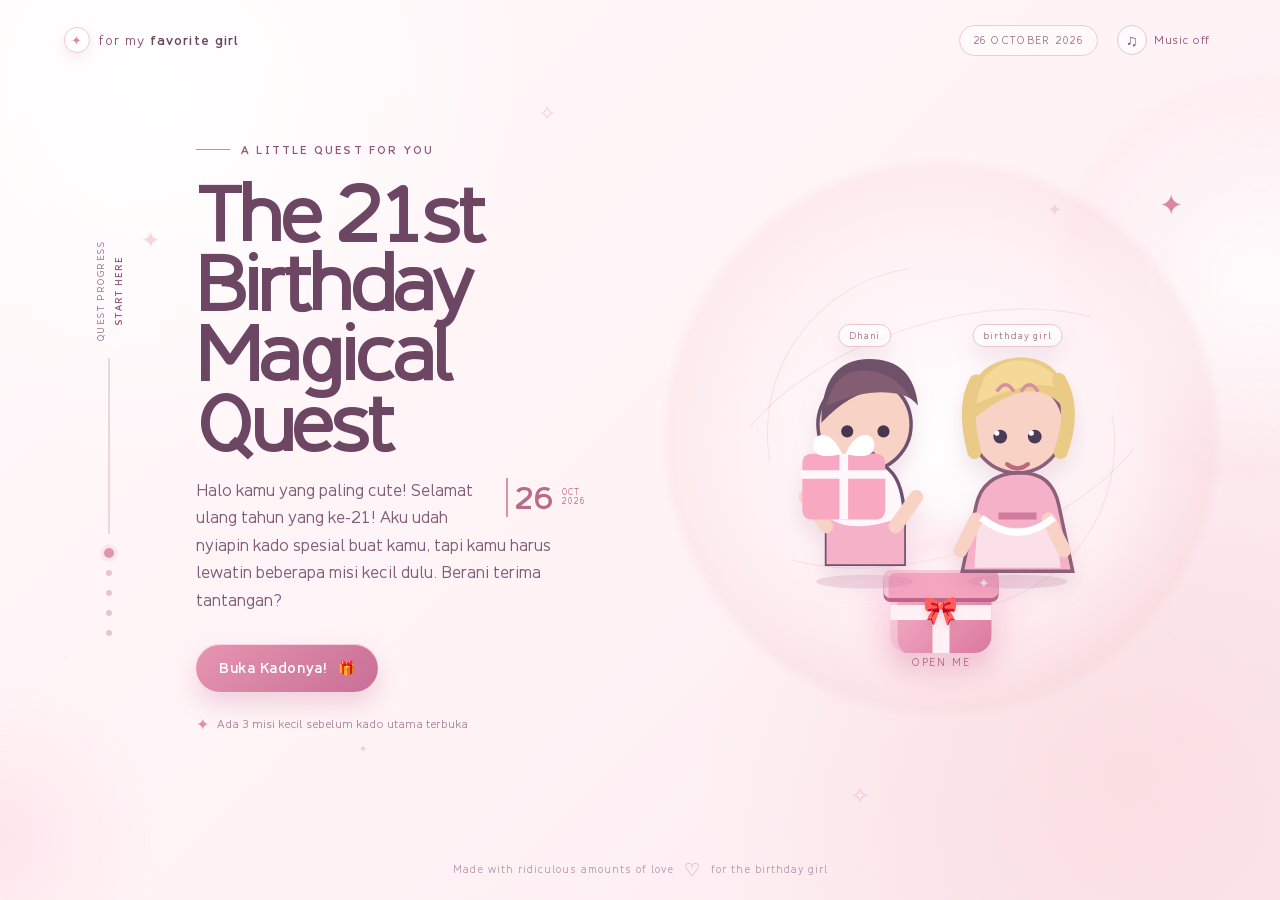
==== commit 0179cd14: "Switch candle challenge to ten taps" ====
--- a/manus/index.html
+++ b/manus/index.html
@@ -9,8 +9,8 @@
     
     <link rel="preload" href="./fonts/ManusCC0-Bold.ttf" as="font" type="font/ttf" crossorigin />
     <link rel="preload" href="./fonts/ManusCC0-Regular.ttf" as="font" type="font/ttf" crossorigin />
-    <script type="module" crossorigin src="./assets/index-90UKvjL6.js"></script>
-    <link rel="stylesheet" crossorigin href="./assets/index-Drz8ohnW.css">
+    <script type="module" crossorigin src="./assets/index-CVgULJTu.js"></script>
+    <link rel="stylesheet" crossorigin href="./assets/index-BJfhQG2G.css">
   <title>The 21st Birthday Magical Quest</title>
 <link rel="icon" type="image/png" href="./share/a794ed006c311e724276ff7cb25cc368d3a1b92dec61fb9dae13f3d4a20d0c59.png">
 <link rel="apple-touch-icon" href="./share/a794ed006c311e724276ff7cb25cc368d3a1b92dec61fb9dae13f3d4a20d0c59.png">
--- a/manus/assets/index-BJfhQG2G.css
+++ b/manus/assets/index-BJfhQG2G.css
@@ -0,0 +1 @@
+@font-face{font-family:ManusCC0;src:url(../fonts/ManusCC0-Regular.ttf)format("truetype");font-weight:400;font-display:swap}@font-face{font-family:ManusCC0;src:url(../fonts/ManusCC0-Medium.ttf)format("truetype");font-weight:500;font-display:swap}@font-face{font-family:ManusCC0;src:url(../fonts/ManusCC0-Bold.ttf)format("truetype");font-weight:700;font-display:swap}:root{--pink:#ffb6c1;--pink-deep:#d7799b;--pink-dark:#8f5679;--blush:#fff1f4;--cream:#fffafc;--pearl:#fffdfd;--ink:#4a3554;--muted:#9a718c;--gold:#e9bd72;--line:#ad6a8e33;--shadow:0 28px 70px #89496b24;--display:ManusCC0,Georgia,serif;--body:ManusCC0,Georgia,serif;--safe-t:env(safe-area-inset-top,0px);--safe-b:env(safe-area-inset-bottom,0px);--safe-l:env(safe-area-inset-left,0px);--safe-r:env(safe-area-inset-right,0px)}*{box-sizing:border-box}html,body{min-height:100%;color:var(--ink);font-family:var(--body);-webkit-font-smoothing:antialiased;background:#fff6f8;margin:0}body{-webkit-user-select:none;user-select:none;-webkit-tap-highlight-color:transparent;overflow-x:hidden}button{font:inherit;color:inherit}button:focus-visible{outline-offset:4px;outline:3px solid #d9799b73}#ui{min-height:100vh}.is-hidden{display:none!important}.loading-screen{z-index:20;text-align:center;background:radial-gradient(circle at 50% 40%,#fff 0,#fff7f9 58%,#f3dce5 100%);align-content:center;place-items:center;gap:12px;transition:opacity .5s,visibility .5s;display:grid;position:fixed;inset:0}.loading-screen.is-done{opacity:0;visibility:hidden}.loading-bow{filter:drop-shadow(0 8px 12px #e9b8c8);font-size:48px;animation:2s ease-in-out infinite float}.loading-kicker{color:var(--pink-dark);letter-spacing:.22em;text-transform:uppercase;margin:0;font-size:11px}.loading-screen h1{color:var(--pink-dark);font:700 clamp(29px,7vw,62px)/.98 var(--display);letter-spacing:-.04em;margin:0}.loading-track{background:#f1dbe4;border-radius:99px;width:min(250px,64vw);height:5px;overflow:hidden}.loading-track span{background:linear-gradient(90deg,#f3a1bb,#d7799b);width:55%;height:100%;animation:1.2s ease-in-out infinite loading;display:block}.loading-status{color:var(--muted);margin:4px 0 0;font-size:12px}.quest-app{background:radial-gradient(circle at 12% 10%,#fffffff2,#0000 28%),radial-gradient(circle at 88% 86%,#f4c2c254,#0000 31%),linear-gradient(135deg,#fff9fb 0%,#fff3f6 54%,#fbe9ef 100%);min-height:100vh;transition:opacity .3s;position:relative;overflow:hidden}.quest-app.is-hidden{opacity:0}.ambient{filter:blur(2px);pointer-events:none;border-radius:50%;position:absolute}.ambient-one{background:radial-gradient(circle,#fffc,#ffd2e11a 66%,#0000 70%);width:420px;height:420px;top:70px;right:-190px}.ambient-two{background:radial-gradient(circle,#f6b7cb3d,#0000 70%);width:340px;height:340px;bottom:-110px;left:-180px}.sparkle-field{pointer-events:none;color:#e59ab4;font-size:14px;position:absolute;inset:0}.sparkle-field span{opacity:.38;animation:3.8s ease-in-out infinite twinkle;position:absolute}.sparkle-field span:first-child{font-size:23px;top:25%;left:11%}.sparkle-field span:nth-child(2){animation-delay:1s;top:72%;left:5%}.sparkle-field span:nth-child(3){font-size:22px;animation-delay:1.6s;top:11%;left:42%}.sparkle-field span:nth-child(4){font-size:18px;animation-delay:.7s;top:22%;right:17%}.sparkle-field span:nth-child(5){animation-delay:2s;top:70%;right:8%}.sparkle-field span:nth-child(6){font-size:24px;animation-delay:1.2s;bottom:10%;right:32%}.sparkle-field span:nth-child(7){font-size:12px;animation-delay:2.2s;bottom:16%;left:28%}.sparkle-field span:nth-child(8){animation-delay:2.8s;top:38%;right:45%}.topbar{z-index:2;padding:24px calc(5vw + var(--safe-l)) 10px calc(5vw + var(--safe-r));justify-content:space-between;align-items:center;gap:20px;max-width:1500px;margin:auto;display:flex;position:relative}.wordmark{color:var(--pink-dark);letter-spacing:.08em;align-items:center;gap:9px;font-size:13px;text-decoration:none;display:flex}.wordmark b{color:#68465e;font-weight:700}.wordmark-mark{color:#de86a7;background:#fff;border:1px solid #f2c7d3;border-radius:50%;place-items:center;width:26px;height:26px;display:grid;box-shadow:0 5px 13px #ad6a8e1f}.topbar-actions{align-items:center;gap:13px;display:flex}.date-pill{color:var(--muted);letter-spacing:.13em;background:#ffffff8a;border:1px solid #efcad6;border-radius:99px;padding:8px 13px;font-size:10px}.icon-button{color:var(--pink-dark);cursor:pointer;letter-spacing:.05em;background:0 0;border:0;align-items:center;gap:7px;font-size:11px;display:flex}.music-icon{background:#ffffffad;border:1px solid #ecc3d1;border-radius:50%;place-items:center;width:30px;height:30px;font-size:16px;display:grid}.icon-button[aria-pressed=true] .music-icon{background:var(--pink-dark);color:#fff;border-color:var(--pink-dark)}.quest-main{z-index:1;grid-template-columns:90px 1fr;align-items:center;gap:42px;width:min(1220px,90vw);min-height:calc(100vh - 114px);margin:0 auto;padding:24px 0 65px;display:grid;position:relative}.progress-rail{color:var(--muted);letter-spacing:.16em;flex-direction:column;align-self:center;align-items:center;gap:16px;font-size:9px;display:flex}.progress-copy{text-align:center;writing-mode:vertical-rl;flex-direction:column;align-items:center;gap:7px;display:flex;transform:rotate(180deg)}.progress-copy b{color:var(--pink-dark);font-size:9px;font-weight:700}.progress-line{background:#edd5dd;width:2px;height:176px;position:relative;overflow:hidden}.progress-line span{width:100%;height:var(--progress,0%);background:linear-gradient(#e58cac,#d36f98);transition:height .5s;display:block}.progress-dots{flex-direction:column;gap:14px;display:flex}.progress-dots i{background:#e7c5d0;border-radius:50%;width:6px;height:6px;transition:all .3s;display:block}.progress-dots i.is-active{background:#e194af;box-shadow:0 0 0 4px #e194af24}.progress-dots i.is-current{width:10px;height:10px;margin:-2px}.quest-layout{grid-template-columns:minmax(320px,.85fr) minmax(440px,1.15fr);align-items:center;gap:5vw;min-width:0;transition:opacity .18s,transform .18s;display:grid}.quest-layout.scene-exit{opacity:0;transform:translate(22px)}.quest-layout.scene-enter{animation:.65s cubic-bezier(.2,.9,.2,1) both sceneIn}.scene-copy{z-index:2;max-width:520px;position:relative}.eyebrow{color:var(--pink-dark);letter-spacing:.2em;text-transform:uppercase;align-items:center;gap:11px;font-size:11px;font-weight:700;display:flex}.eyebrow-line{background:#d887a3;width:34px;height:1px}.scene-title{color:#6c4662;font:700 clamp(47px,6.2vw,84px)/.88 var(--display);letter-spacing:-.075em;white-space:normal;margin:20px 0 21px}.scene-intro{color:#805d75;max-width:450px;margin:0;font-size:16px;line-height:1.72}.soft-accent{color:#bd7895;font-style:italic}.date-stamp{float:right;color:#b96c89;border-left:2px solid #dc91aa;align-items:center;gap:9px;margin:1px 6px 5px 18px;padding:7px 10px 7px 7px;display:flex}.date-stamp span{font:700 31px/.8 var(--display)}.date-stamp small{letter-spacing:.12em;font-size:8px;line-height:1.2}.scene-actions{flex-wrap:wrap;align-items:center;gap:16px;margin-top:30px;display:flex}.primary-button,.secondary-button,.text-button{cursor:pointer;border:0}.primary-button{color:#fff;letter-spacing:.04em;background:linear-gradient(135deg,#e695b0,#c86f96);border-radius:999px;padding:15px 23px;font-size:14px;font-weight:700;transition:transform .18s,box-shadow .18s;position:relative;box-shadow:0 12px 24px #c3678e40,inset 0 1px #ffffffa6}.primary-button span{margin-left:6px}.primary-button:hover,.primary-button:focus-visible{transform:translateY(-3px);box-shadow:0 17px 28px #c3678e4d,inset 0 1px #ffffffa6}.pulse-button{animation:2.2s ease-in-out infinite buttonPulse}.glow-button{animation:2s ease-in-out infinite buttonPulse;box-shadow:0 12px 25px #c3678e40,0 0 0 7px #eba6bd21}.letter-button{background:linear-gradient(135deg,#d77e9e,#ad5d83)}.text-button{color:#b56989;background:0 0;padding:10px 0;font-size:13px;font-weight:700}.text-button:hover{text-decoration:underline}.secondary-button{color:#9a6480;background:#ffffffb3;border:1px solid #e6bdcb;border-radius:999px;padding:12px 20px;font-size:13px;font-weight:700}.micro-copy{clear:both;color:#ac8298;align-items:center;gap:8px;margin:22px 0 0;font-size:11px;display:flex}.sparkle-dot{color:#df8fac;font-size:16px}.memory-progress{color:#a67590;letter-spacing:.08em;text-transform:uppercase;align-items:center;gap:5px;margin-top:24px;font-size:11px;display:inline-flex}.memory-progress span{color:#c3698d;font:700 22px var(--display)}.memory-actions{margin-top:20px}.wish-meter{color:#b27590;letter-spacing:.1em;align-items:center;gap:11px;margin-top:22px;font-size:10px;display:flex}.wish-challenge{background:linear-gradient(135deg,#ffffffe0,#ffebf3cc);border:1px solid #edbfd0;border-radius:16px;gap:4px;max-width:430px;margin:18px 0 0;padding:12px 15px;display:grid;position:relative;overflow:hidden;box-shadow:0 10px 20px #ad6a8e1a}.wish-challenge:after{content:"✦ ✦ ✦";color:#e5a0b8;letter-spacing:5px;animation:1.5s ease-in-out infinite twinkle;position:absolute;top:10px;right:12px}.wish-challenge span{color:#c56f91;letter-spacing:.16em;font-size:9px;font-weight:700}.wish-challenge strong{color:#8f5679;font-size:13px}.wish-challenge small{color:#b17891;font-size:10px;line-height:1.4}.wish-challenge strong,.wish-challenge small{padding-right:70px}.wish-meter>div{background:#efd9e1;border-radius:99px;width:112px;height:5px;overflow:hidden}.wish-meter i{background:#df8fac;border-radius:99px;width:0;height:100%;transition:all .4s;display:block}.wish-meter b{color:#d07294;font-size:10px}.letter-intro{max-height:315px;padding-right:8px;font-size:14px;line-height:1.58;overflow:auto}.final-badge{float:right;color:#c86f96;background:#ffffff8c;border:1px solid #edc4d2;border-radius:50%;align-items:center;gap:9px;width:80px;height:80px;margin:0 0 10px 16px;padding:9px;display:flex}.final-badge span{font:700 30px/.8 var(--display)}.final-badge small{letter-spacing:.08em;font-size:7px;line-height:1.2}.final-gallery{clear:both;grid-template-columns:repeat(4,1fr);gap:8px;width:min(450px,100%);margin-top:18px;display:grid}.final-gallery img{aspect-ratio:1;object-fit:cover;border:4px solid #fff;border-radius:9px;width:100%;display:block;transform:rotate(-2deg);box-shadow:0 8px 16px #89496b21}.final-gallery img:nth-child(2){transform:rotate(2deg)}.final-gallery img:nth-child(3){transform:rotate(-1deg)}.final-gallery img:nth-child(4){transform:rotate(3deg)}.scene-art{isolation:isolate;justify-content:center;align-items:center;min-height:550px;display:flex;position:relative}.scene-art:before{content:"";z-index:-2;background:radial-gradient(circle,#fffffff0 0,#fff2f6c2 46%,#f4c2c22e 68%,#0000 71%);border-radius:50%;width:min(590px,44vw);height:min(590px,44vw);position:absolute}.art-orbit{border:1px solid #d990aa38;border-radius:50%;position:absolute;transform:rotate(-18deg)}.orbit-one{border-left-color:#0000;border-right-color:#0000;width:82%;height:42%}.orbit-two{border-top-color:#0000;border-bottom-color:#0000;width:64%;height:62%;transform:rotate(36deg)}.art-ribbon{color:#d987a4;font-size:29px;animation:3.4s ease-in-out infinite float;position:absolute;top:4%;right:6%}.character-pair{z-index:4;justify-content:center;align-items:flex-end;gap:8px;display:flex;position:relative;transform:translateY(24px)}.character{filter:drop-shadow(0 12px 10px #89496b21);width:145px;animation:4.5s ease-in-out infinite characterFloat;position:relative}.character-girl{animation-delay:-1.5s}.character-tag{color:#b0728e;letter-spacing:.1em;white-space:nowrap;background:#ffffffb8;border:1px solid #eac3d1;border-radius:99px;padding:5px 10px;font-size:9px;position:absolute;top:-9px;left:50%;transform:translate(-50%)}.chibi-svg{width:100%;height:auto;display:block;overflow:visible}.prop{transform-origin:50%;animation:2.4s ease-in-out infinite propBop}.prop-cake{animation-delay:.2s}.prop-letter{animation:2.6s ease-in-out infinite letterWave}.prop-shark{animation-delay:-.3s}.gift-box{z-index:2;width:125px;height:130px;animation:3.2s ease-in-out infinite giftFloat;position:absolute;bottom:44px;left:50%;transform:translate(-50%)}.gift-body{background:linear-gradient(135deg,#f9b5c9,#da789f);border-radius:9px 9px 17px 17px;width:101px;height:74px;position:absolute;bottom:16px;left:12px;box-shadow:inset 7px 3px #ffffff59,0 16px 25px #c4688f3b}.gift-body i,.gift-body b{background:#fff1f5;display:block;position:absolute}.gift-body i{width:17px;height:74px;top:0;left:42px}.gift-body b{width:101px;height:15px;top:26px;left:0}.gift-lid{z-index:2;background:#f5a5bf;border-radius:7px;width:115px;height:28px;transition:transform .5s cubic-bezier(.2,1.3,.4,1);position:absolute;top:31px;left:5px;box-shadow:inset 5px 3px #fff6,0 4px #bd658c}.gift-lid span{color:#fff;font-size:14px;position:absolute;top:4px;right:9px}.gift-ribbon{z-index:3;filter:drop-shadow(0 4px 3px #8c4b6c2e);font-size:28px;transition:all .5s;position:absolute;top:52px;left:44px}.gift-label{color:#b26286;letter-spacing:.18em;text-transform:uppercase;font-size:10px;position:absolute;bottom:0;left:50%;transform:translate(-50%)}.gift-glow{z-index:-1;background:radial-gradient(circle,#fffffff2,#ffbcd538 44%,#0000 68%);animation:2s ease-in-out infinite glowPulse;position:absolute;inset:-35px}.gift-box.is-opening{animation:.75s cubic-bezier(.2,1.4,.4,1) both giftCelebration}.gift-box.is-opening .gift-lid{transform:translateY(-65px)rotate(-18deg)}.gift-box.is-opening .gift-ribbon{opacity:0;transform:translateY(-41px)rotate(20deg)}.gift-box.is-opening .gift-glow{animation:.55s ease-out both burst}.memory-deck{z-index:6;perspective:900px;gap:12px;display:flex;position:absolute;bottom:50px;left:50%;transform:translate(-50%)rotate(-4deg)}.memory-card{cursor:pointer;perspective:900px;filter:drop-shadow(0 15px 12px #8b4e6f24);background:0 0;border:0;width:130px;height:174px;padding:0;transition:transform .2s}.memory-card:nth-child(2){z-index:2;transform:translateY(-23px)rotate(5deg)}.memory-card:nth-child(3){transform:rotate(8deg)}.memory-card:hover{transform:translateY(-10px)rotate(0)}.memory-card:nth-child(2):hover{transform:translateY(-30px)rotate(5deg)}.card-inner{width:100%;height:100%;transform-style:preserve-3d;transition:transform .75s cubic-bezier(.2,.8,.2,1);display:block;position:relative}.memory-card.is-flipped .card-inner{transform:rotateY(180deg)}.card-face{backface-visibility:hidden;border-radius:9px;flex-direction:column;justify-content:center;align-items:center;display:flex;position:absolute;inset:0;overflow:hidden}.card-front{color:#fff8fb;background:linear-gradient(145deg,#f8b8c9,#e99bb5);border:7px solid #fff}.card-front:before{content:"";border:1px dashed #ffffffb3;border-radius:4px;position:absolute;inset:10px}.card-front b{font:700 23px/.9 var(--display);text-align:center;text-transform:uppercase;letter-spacing:-.03em}.card-front small{letter-spacing:.15em;text-transform:uppercase;opacity:.8;font-size:8px;position:absolute;bottom:15px}.card-bow{font-size:18px;position:absolute;top:12px}.card-back{background:#fff;padding:7px;transform:rotateY(180deg)}.card-back .photo-placeholder{border-radius:5px;width:100%;height:100%}.photo-placeholder{color:#ae6b88;text-align:center;background:linear-gradient(145deg,#fff8fa,#fce7ee);border:1px dashed #e59ab5;flex-direction:column;justify-content:center;align-items:center;gap:6px;display:flex}.photo-icon{filter:grayscale(.08);font-size:28px}.photo-placeholder strong{letter-spacing:.02em;font-size:10px}.photo-placeholder small{color:#c08aa2;font-size:8px;line-height:1.3}.photo-placeholder.photo-real{background:#fff;border:0;display:block;position:relative;overflow:hidden}.photo-real img{object-fit:cover;width:100%;height:100%;display:block}.photo-real .photo-caption{color:#fff;letter-spacing:.02em;text-align:center;background:#5b354db8;border-radius:5px;padding:4px 5px;font-size:8px;line-height:1.2;position:absolute;bottom:6px;left:6px;right:6px}.bonus-photo.photo-real{border-radius:2px;width:100%;height:100%}.bonus-photo.photo-real .photo-caption{font-size:10px;bottom:8px}.cake-display{z-index:3;cursor:pointer;touch-action:manipulation;width:220px;height:220px;position:absolute;bottom:51px;left:50%;transform:translate(-50%)}.cake-display:active{transform:translate(-50%)scale(.96)}.tap-count-label{color:#b35f83;letter-spacing:.1em;white-space:nowrap;background:#ffffffc2;border:1px solid #edbfd0;border-radius:99px;padding:4px 9px;font-size:10px;font-weight:700;position:absolute;bottom:-44px;left:50%;transform:translate(-50%);box-shadow:0 6px 12px #ad6a8e1f}.cake-glow{background:radial-gradient(circle,#ffe59e73,#0000 65%);border-radius:50%;animation:1.8s infinite glowPulse;position:absolute;inset:-70px}.cake-plate{background:#e2a0bb;border-radius:50%;width:210px;height:18px;position:absolute;bottom:4px;left:5px;box-shadow:0 5px #cf7fa4}.cake{background:linear-gradient(#fff7fa 0 22%,#f4b4c7 23% 58%,#f7d7e0 59%);border-radius:14px 14px 22px 22px;width:165px;height:84px;position:absolute;bottom:20px;left:28px;box-shadow:inset 0 -8px #d4759733}.cake-top{background:#fff8f9;border:3px solid #efb7c9;border-radius:50%;width:155px;height:29px;position:absolute;top:-7px;left:5px}.cake-ribbon{opacity:.65;background:#d984a5;width:100%;height:10px;position:absolute;top:37px;left:0}.cake-sprinkles{color:#dda265;letter-spacing:4px;font-size:9px;position:absolute;top:12px;left:19px}.candles{z-index:2;gap:19px;display:flex;position:absolute;top:27px;left:58px}.candles i{transform-origin:bottom;background:repeating-linear-gradient(135deg,#ffd5e2 0 5px,#ea8eae 5px 9px);border-radius:4px;width:7px;height:44px;transition:all .4s;position:relative}.candles i:before{content:"";background:#ffc86a;border-radius:50% 50% 45% 45%;width:11px;height:15px;animation:1s ease-in-out infinite flame;position:absolute;top:-14px;left:50%;transform:translate(-50%);box-shadow:0 0 12px #ffc86a}.candles[data-blown="1"] i:before{animation:.18s ease-in-out infinite flame}.candles[data-blown="2"] i{height:27px}.candles[data-blown="2"] i:before{transform:translate(-50%)scale(.6)}.candles[data-blown="3"] i{opacity:.35;height:0}.candles[data-blown="3"] i:before{opacity:0}.cake-label{font:italic 15px var(--display);color:#c26c8d;white-space:nowrap;position:absolute;bottom:-20px;left:50%;transform:translate(-50%)}.proposal-seal{color:#c27692;background:#ffffff73;border:1px dashed #e19ab4;border-radius:50%;place-items:center;width:180px;height:180px;display:grid;position:absolute;bottom:70px;left:50%;transform:translate(-50%)rotate(-8deg);box-shadow:0 12px 35px #c16b901a}.proposal-seal:before{content:"";border:1px solid #f0cad7;border-radius:50%;position:absolute;inset:9px}.proposal-seal span{font-size:46px}.proposal-seal small{text-align:center;font:italic 15px/1.1 var(--display)}.proposal-actions{position:relative}.escape-zone{width:200px;height:54px;position:relative}.runaway-button{white-space:nowrap;transition:left .22s cubic-bezier(.2,1.4,.4,1),top .22s cubic-bezier(.2,1.4,.4,1),transform .22s;position:absolute;top:8px;left:8px}.runaway-button.is-running{transform:rotate(-8deg)scale(.95)}.bonus-frame{z-index:5;background:linear-gradient(145deg,#fff,#fff5f8);border:10px solid #f1b8c9;width:250px;height:286px;padding:24px 19px 16px;animation:4s ease-in-out infinite photoFloat;position:absolute;bottom:34px;left:50%;transform:translate(-50%)rotate(3deg);box-shadow:0 16px 34px #ab597f2e,inset 0 0 0 4px #fff1f5}.bonus-frame:before,.bonus-frame:after{content:"";border:2px solid #e9a6bc;width:34px;height:34px;position:absolute}.bonus-frame:before{border-bottom:0;border-right:0;top:-18px;left:-18px}.bonus-frame:after{border-top:0;border-left:0;bottom:-18px;right:-18px}.frame-bow{filter:drop-shadow(0 5px 4px #ae5b7d29);font-size:42px;position:absolute;top:-37px;left:50%;transform:translate(-50%)}.bonus-photo{border-radius:3px;width:100%;height:202px}.frame-caption{text-align:center;color:#bb6d8c;font:italic 13px var(--display);margin-top:9px;display:block}.footer-note{z-index:2;left:50%;bottom:calc(19px + var(--safe-b));color:#ba93a8;letter-spacing:.1em;white-space:nowrap;align-items:center;gap:10px;font-size:10px;display:flex;position:absolute;transform:translate(-50%)}.footer-heart{color:#df8dab;font-size:18px}.toast{z-index:12;color:#9c6683;opacity:0;pointer-events:none;background:#fffdfef2;border:1px solid #edbfce;border-radius:99px;max-width:min(90vw,430px);padding:12px 18px;font-size:12px;transition:all .3s;position:fixed;bottom:62px;left:50%;transform:translate(-50%,10px);box-shadow:0 12px 30px #88486d24}.toast.is-visible{opacity:1;transform:translate(-50%)}#confetti-canvas{z-index:10;pointer-events:none;width:100%;height:100%;position:fixed;inset:0}.wish-flash:after{content:"";z-index:15;pointer-events:none;background:#fff;animation:.5s ease-out both flash;position:fixed;inset:0}@keyframes loading{0%{transform:translate(-100%)}to{transform:translate(240%)}}@keyframes float{0%,to{transform:translateY(0)}50%{transform:translateY(-9px)}}@keyframes twinkle{0%,to{opacity:.2;transform:scale(.8)rotate(0)}50%{opacity:.85;transform:scale(1.2)rotate(15deg)}}@keyframes sceneIn{0%{opacity:0;transform:translateY(18px)}to{opacity:1;transform:none}}@keyframes buttonPulse{0%,to{box-shadow:0 12px 24px #c3678e40,0 0 #d7799b47}50%{box-shadow:0 16px 28px #c3678e4d,0 0 0 9px #d7799b00}}@keyframes characterFloat{0%,to{transform:translateY(0)rotate(-1deg)}50%{transform:translateY(-6px)rotate(1deg)}}@keyframes propBop{0%,to{transform:rotate(-2deg)}50%{transform:rotate(3deg)translateY(-3px)}}@keyframes letterWave{0%,to{transform:rotate(-2deg)}50%{transform:rotate(5deg)translateY(-3px)}}@keyframes giftCelebration{0%{transform:translate(-50%)scale(1)rotate(0)}35%{transform:translate(-50%)scale(1.18)rotate(-5deg)}70%{transform:translate(-50%)scale(.96)rotate(4deg)}to{transform:translate(-50%)scale(1)rotate(0)}}@keyframes giftFloat{0%,to{transform:translate(-50%)translateY(0)}50%{transform:translate(-50%)translateY(-9px)}}@keyframes glowPulse{0%,to{opacity:.6;transform:scale(.95)}50%{opacity:1;transform:scale(1.05)}}@keyframes burst{0%{opacity:.9;transform:scale(1)}to{opacity:0;transform:scale(1.8)}}@keyframes flame{0%,to{transform:translate(-50%)scale(1)rotate(-2deg)}50%{transform:translate(-50%)scale(.82)rotate(3deg)}}@keyframes photoFloat{0%,to{transform:translate(-50%)rotate(3deg)translateY(0)}50%{transform:translate(-50%)rotate(1deg)translateY(-11px)}}@keyframes flash{0%{opacity:.9}to{opacity:0}}@media (max-width:900px){.topbar{padding-left:5vw;padding-right:5vw}.quest-main{grid-template-columns:1fr;gap:0;width:min(92vw,680px);min-height:calc(100vh - 90px);padding-top:10px}.progress-rail{flex-direction:row;gap:11px;display:flex;position:absolute;top:12px;right:0}.progress-copy{writing-mode:initial;align-items:flex-end;transform:none}.progress-line{width:72px;height:2px}.progress-line span{width:var(--progress,0%);height:100%}.progress-dots{flex-direction:row}.quest-layout{grid-template-columns:1fr;gap:5px}.scene-copy{max-width:620px;padding:38px 0 0}.scene-title{font-size:clamp(46px,10vw,75px)}.scene-art{min-height:430px;margin-top:-7px}.scene-art:before{width:min(580px,86vw);height:min(580px,86vw)}.footer-note{bottom:10px}.character{width:120px}.gift-box{bottom:30px}.memory-deck{bottom:31px}.cake-display{bottom:32px}.proposal-seal{bottom:45px}.bonus-frame{bottom:20px}}@media (max-width:580px){.topbar{padding-top:16px}.wordmark{font-size:11px}.date-pill,.music-label{display:none}.quest-main{width:calc(100% - 38px);padding-bottom:48px}.progress-rail{top:11px}.progress-copy span{display:none}.progress-line{width:45px}.scene-copy{padding-top:32px}.eyebrow{letter-spacing:.14em;font-size:9px}.scene-title{margin:15px 0 17px;font-size:clamp(42px,13vw,62px)}.scene-intro{font-size:14px;line-height:1.6}.scene-art{min-height:360px;margin-left:-8px;margin-right:-8px}.scene-art:before{width:100vw;height:100vw}.character-pair{gap:0;transform:translateY(12px)}.character{width:102px}.character-tag{padding:4px 7px;font-size:7px}.gift-box{width:102px;height:108px;bottom:23px}.gift-body{width:82px;height:60px;left:10px}.gift-body i{width:14px;height:60px;left:34px}.gift-body b{width:82px;top:22px}.gift-lid{width:94px;height:23px;top:29px;left:4px}.gift-ribbon{font-size:22px;top:45px;left:37px}.gift-label{font-size:8px}.memory-deck{gap:5px;bottom:18px;transform:translate(-50%)rotate(-4deg)}.memory-card{width:91px;height:132px}.memory-card:nth-child(2){transform:translateY(-13px)rotate(5deg)}.memory-card:nth-child(2):hover{transform:translateY(-18px)rotate(5deg)}.card-front{border-width:5px}.card-front b{font-size:16px}.card-front small{font-size:6px;bottom:9px}.card-bow{font-size:13px;top:8px}.card-back{padding:4px}.photo-icon{font-size:20px}.photo-placeholder strong{font-size:8px}.photo-placeholder small{font-size:6px}.cake-display{width:175px;height:175px;bottom:20px}.cake-plate{width:170px}.cake{width:132px;height:67px;left:21px}.cake-top{width:124px}.candles{gap:14px;top:21px;left:45px}.cake-label{font-size:13px;bottom:-15px}.proposal-seal{width:145px;height:145px;bottom:30px}.proposal-seal span{font-size:36px}.proposal-seal small{font-size:13px}.bonus-frame{border-width:8px;width:196px;height:226px;padding:18px 13px 10px;bottom:15px}.bonus-photo{height:161px}.frame-bow{font-size:33px;top:-30px}.frame-caption{margin-top:4px;font-size:11px}.scene-actions{gap:9px;margin-top:23px}.primary-button{padding:13px 18px;font-size:13px}.secondary-button{padding:10px 14px;font-size:11px}.escape-zone{width:160px;height:46px}.runaway-button{font-size:11px}.footer-note{letter-spacing:.04em;font-size:8px;bottom:8px}.footer-note .footer-heart{font-size:14px}.letter-intro{max-height:236px;font-size:12px}.final-badge{width:64px;height:64px;margin-left:10px}.final-badge span{font-size:24px}.final-badge small{font-size:6px}.toast{font-size:10px;bottom:40px}}@media (prefers-reduced-motion:reduce){*,:before,:after{scroll-behavior:auto!important;transition-duration:.01ms!important;animation-duration:.01ms!important;animation-iteration-count:1!important}}
